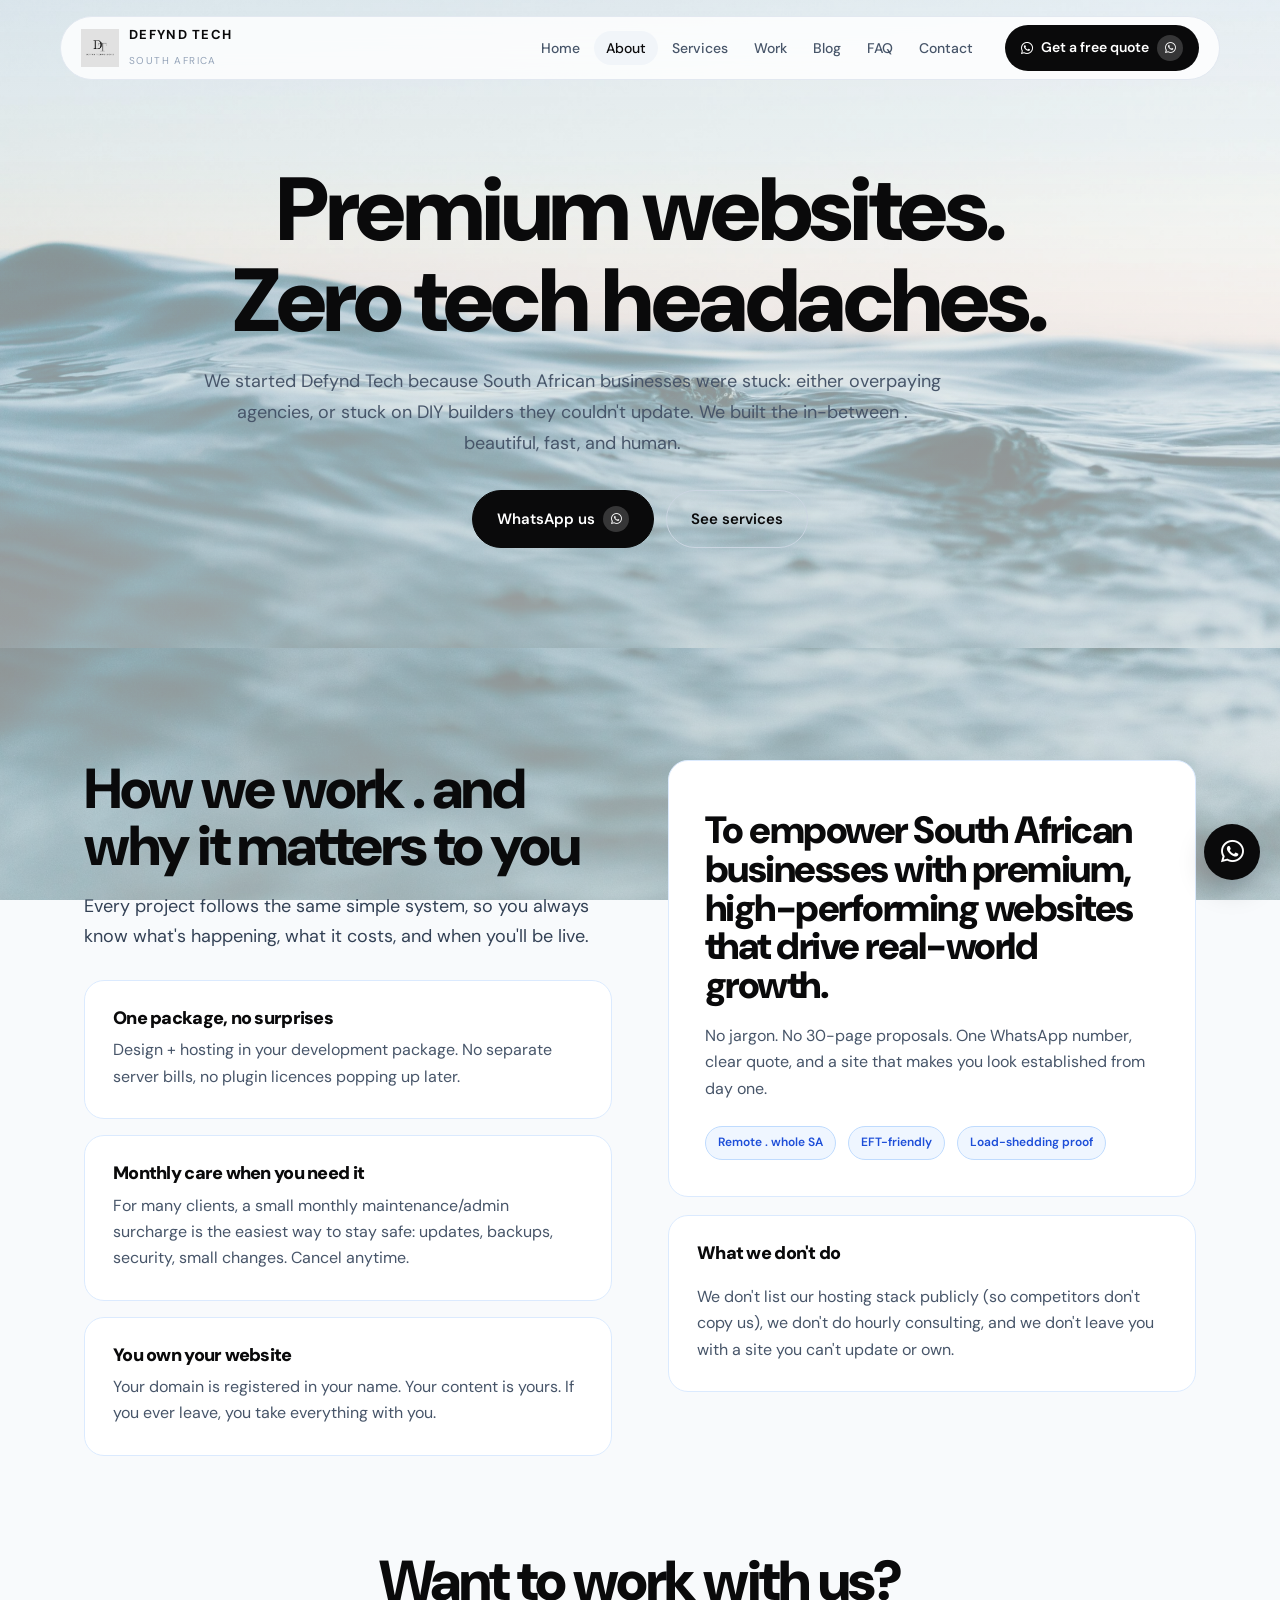
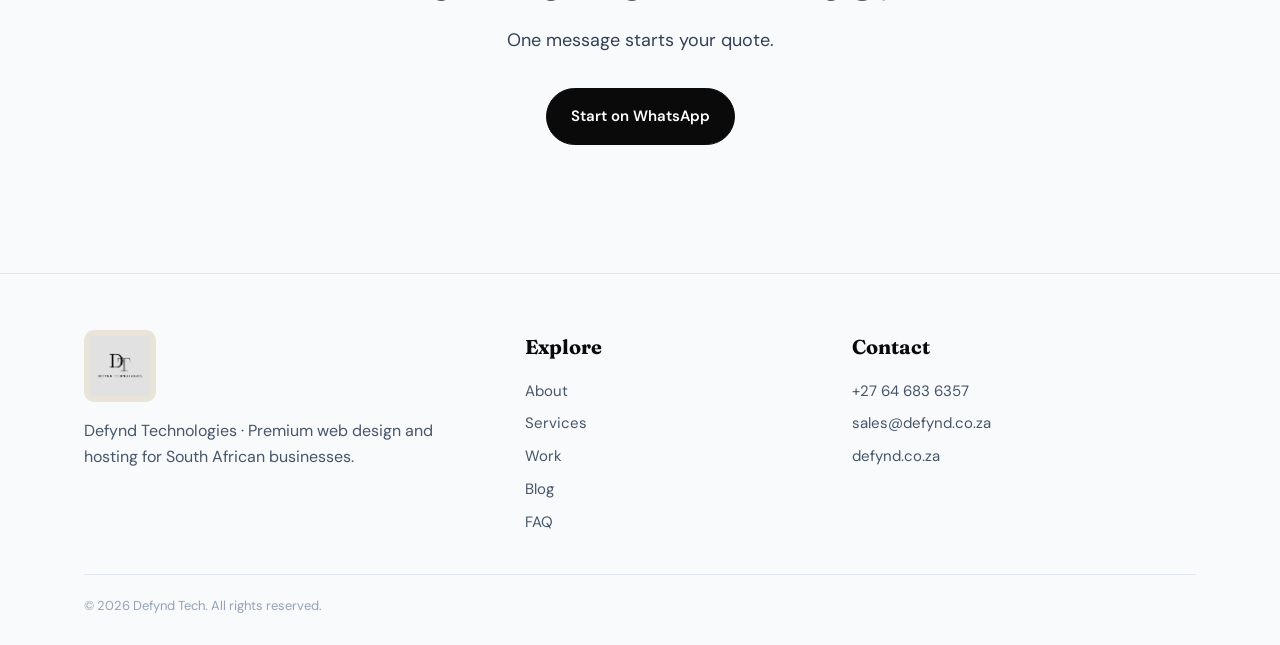
==== about.html @ ca89e7a9 "Defynd Tech v2 clean" ====
<!DOCTYPE html>
<html lang="en"><head>
<meta charset="UTF-8"><meta name="viewport" content="width=device-width, initial-scale=1.0">
<title>About Defynd Tech | Website Design & Hosting South Africa</title>
<meta name="description" content="About Defynd Tech (Defynd Technologies) .  premium website design and hosting for South African businesses. Speed, simplicity, WhatsApp-first support.">
<link rel="icon" href="assets/defynd-tech-logo.png"><link href="https://cdnjs.cloudflare.com/ajax/libs/font-awesome/6.4.0/css/all.min.css" rel="stylesheet"><link href="css/styles.css" rel="stylesheet">
</head><body class="sky-permanent">
<nav class="navbar"><div class="nav-container"><a class="nav-logo-link" href="index.html"><img class="nav-logo" src="assets/defynd-tech-logo.png" alt="Defynd Tech"><span class="nav-word"><b>Defynd Tech</b><span>South Africa</span></span></a><div class="nav-desktop"><ul class="nav-links"><li><a href="index.html">Home</a></li><li><a class="active" href="about.html">About</a></li><li><a href="services.html">Services</a></li><li><a href="portfolio.html">Work</a></li><li><a href="blog.html">Blog</a></li><li><a href="faq.html">FAQ</a></li><li><a href="contact.html">Contact</a></li></ul></div><a class="nav-whatsapp-btn" href="https://wa.me/27646836357" target="_blank" rel="noopener"><i class="fab fa-whatsapp"></i> Get a free quote <span class="icon-circle"><i class="fab fa-whatsapp"></i></span></a><button class="menu-toggle" aria-label="Menu"><i class="fas fa-bars"></i></button></div></nav>
<div class="sky-world" aria-hidden="true"><img src="assets/sky-ocean.jpg" alt=""></div>
<div class="mobile-overlay"><ul class="nav-links"><li><a href="index.html">Home</a></li><li><a href="about.html">About</a></li><li><a href="services.html">Services</a></li><li><a href="portfolio.html">Work</a></li><li><a href="blog.html">Blog</a></li><li><a href="faq.html">FAQ</a></li><li><a href="contact.html">Contact</a></li></ul></div>

<header class="hero" style="min-height:72vh"><div class="hero-sky" id="heroSky"><img src="assets/sky-ocean.jpg" alt=""></div><div class="container"><div class="reveal"><h1 style="margin-top:20px">Premium websites. <span class="accent">Zero tech headaches.</span></h1><p class="lede" style="margin-top:20px">We started Defynd Tech because South African businesses were stuck: either overpaying agencies, or stuck on DIY builders they couldn't update. We built the in-between .  beautiful, fast, and human.</p><div class="hero-ctas"><a class="btn" href="https://wa.me/27646836357" target="_blank" rel="noopener">WhatsApp us <span class="icon-circle"><i class="fab fa-whatsapp"></i></span></a><a class="btn btn-outline" href="services.html">See services</a></div></div></div></header>

<section class="section"><div class="container"><div class="two-col">
<div class="reveal"><h2>How we work .  and why it matters to you</h2><p class="lede" style="margin-top:16px">Every project follows the same simple system, so you always know what's happening, what it costs, and when you'll be live.</p><div style="display:grid;gap:16px;margin-top:28px">
<div class="card-outer"><div class="card-inner"><h3 style="font-family:var(--display);font-size:18px">One package, no surprises</h3><p>Design + hosting in your development package. No separate server bills, no plugin licences popping up later.</p></div></div>
<div class="card-outer"><div class="card-inner"><h3 style="font-family:var(--display);font-size:18px">Monthly care when you need it</h3><p>For many clients, a small monthly maintenance/admin surcharge is the easiest way to stay safe: updates, backups, security, small changes. Cancel anytime.</p></div></div>
<div class="card-outer"><div class="card-inner"><h3 style="font-family:var(--display);font-size:18px">You own your website</h3><p>Your domain is registered in your name. Your content is yours. If you ever leave, you take everything with you.</p></div></div>
</div></div>
<div class="reveal"><div class="card-outer"><div class="card-inner" style="padding:36px"><h2 style="margin-top:14px;font-size:38px">To empower South African businesses with premium, high-performing websites that drive real-world growth.</h2><p class="muted" style="margin-top:18px">No jargon. No 30-page proposals. One WhatsApp number, clear quote, and a site that makes you look established from day one.</p><div style="display:flex;gap:12px;flex-wrap:wrap;margin-top:24px"><span class="tag">Remote .  whole SA</span><span class="tag">EFT-friendly</span><span class="tag">Load-shedding proof</span></div></div></div>
<div class="card-outer" style="margin-top:18px"><div class="card-inner"><h3 style="font-family:var(--display);font-size:18px;margin-bottom:12px">What we don't do</h3><p>We don't list our hosting stack publicly (so competitors don't copy us), we don't do hourly consulting, and we don't leave you with a site you can't update or own.</p></div></div>
</div></div></div></section>

<section class="section" style="padding-top:0"><div class="container"><div class="center reveal"><h2>Want to work with us?</h2><p class="lede">One message starts your quote.</p><div class="hero-ctas" style="justify-content:center"><a class="btn" href="https://wa.me/27646836357?text=Hi%20Defynd%20Tech%2C%20I%27d%20like%20a%20free%20quote" target="_blank" rel="noopener">Start on WhatsApp</a></div></div></div></section>

<footer class="footer"><div class="container"><div class="footer-grid"><div><img src="assets/defynd-tech-logo.png" alt="Defynd Tech logo" style="height:72px;background:#e9e4d8;border-radius:10px;padding:6px"><p class="muted" style="margin-top:16px;max-width:360px">Defynd Technologies · Premium web design and hosting for South African businesses.</p></div><div><h4 style="font-family:var(--serif);font-size:20px;margin-bottom:16px">Explore</h4><div class="footer-links"><a href="about.html">About</a><a href="services.html">Services</a><a href="portfolio.html">Work</a><a href="blog.html">Blog</a><a href="faq.html">FAQ</a></div></div><div><h4 style="font-family:var(--serif);font-size:20px;margin-bottom:16px">Contact</h4><div class="footer-links"><a href="tel:+27646836357">+27 64 683 6357</a><a href="mailto:sales@defynd.co.za">sales@defynd.co.za</a><a href="https://defynd.co.za">defynd.co.za</a></div></div></div><div class="footer-bottom"><p>© <span id="year">2026</span> Defynd Tech. All rights reserved.</p></div></div></footer>
<a class="floating-whatsapp" href="https://wa.me/27646836357" target="_blank" rel="noopener"><i class="fab fa-whatsapp"></i></a><script src="js/main.js"></script></body></html>
---- css/styles.css ----
/* Defynd Tech v3 — Light Exaggerated Minimalism
   Reading this as: agency landing for SA business owners, with a light premium language, leaning toward native CSS + Exaggerated Minimalism + DM Sans/Satoshi stack.
   Logo match: DT serif is black on light grey. Surface is #f8fafc (logo grey). No gold, no warm beige.
   Fonts: Satoshi (via fontshare fallback DM Sans) + DM Sans. No Inter. */
@import url('https://fonts.googleapis.com/css2?family=DM+Sans:opsz,wght@9..40,400;9..40,500;9..40,700;9..40,900&family=Fraunces:opsz,wght@9..144,600&display=swap');

:root{
  --bg:#f8fafc;
  --surface:#ffffff;
  --surface-2:#f1f5f9;
  --ink:#0a0a0b;
  --ink-2:#1e293b;
  --muted:#475569;
  --faint:#94a3b8;
  --accent:#3b82f6;
  --accent-ink:#1d4ed8;
  --line:#e2e8f0;
  --line-strong:#cbd5e1;
  --sans:'DM Sans','Satoshi',system-ui,sans-serif;
  --serif:'Fraunces',Georgia,serif;
  --ease:cubic-bezier(.22,1,.36,1);
  --nav-h:68px;
  --r-lg:20px;
  --r-md:14px;
}
*{margin:0;padding:0;box-sizing:border-box}
html{scroll-behavior:smooth}
body{font-family:var(--sans);background:var(--bg);color:var(--ink-2);line-height:1.65;font-size:16px;overflow-x:hidden;-webkit-font-smoothing:antialiased}
a{color:inherit;text-decoration:none}
img{max-width:100%;display:block}
button{font-family:inherit;cursor:pointer}
.container{max-width:1160px;margin:0 auto;padding:0 24px}
.section{padding:112px 0 96px}
h1,h2,h3{font-family:var(--sans);font-weight:900;line-height:1.02;letter-spacing:-.04em;color:var(--ink)}
h1{font-size:clamp(56px,7vw,92px)}
h2{font-size:clamp(36px,4.4vw,58px)}
h3{font-size:22px}
.lede{font-size:18px;line-height:1.7;color:var(--muted);max-width:62ch}
.muted{color:var(--muted)}
.center{text-align:center}
.center .lede{margin:16px auto 0}
.serif{font-family:var(--serif)}

/* Nav — floating glass pill on light */
.navbar{position:fixed;top:16px;left:16px;right:16px;height:64px;z-index:100}
.nav-container{max-width:1160px;height:100%;margin:0 auto;padding:0 20px;display:flex;align-items:center;gap:20px;background:rgba(255,255,255,.82);backdrop-filter:blur(16px);border:1px solid var(--line);border-radius:999px}
.nav-logo-link{display:flex;align-items:center;gap:10px;flex-shrink:0}
.nav-logo{height:38px;width:auto}
.nav-word b{display:block;font-family:var(--sans);font-size:13px;letter-spacing:.1em;text-transform:uppercase;color:var(--ink)}
.nav-word span{font-size:10px;letter-spacing:.14em;text-transform:uppercase;color:var(--faint)}
.nav-desktop{margin-left:auto}
.nav-links{list-style:none;display:flex;gap:2px}
.nav-links a{padding:8px 12px;border-radius:999px;font-size:14px;color:var(--muted);font-weight:500}
.nav-links a:hover,.nav-links a.active{background:var(--surface-2);color:var(--ink)}
.nav-whatsapp-btn{display:inline-flex;align-items:center;gap:8px;background:var(--ink);color:#fff;font-weight:600;font-size:14px;padding:10px 16px;border-radius:999px;white-space:nowrap;cursor:pointer}
.nav-whatsapp-btn:hover{background:#1e293b}
.menu-toggle{display:none;background:none;border:1px solid var(--line);color:var(--ink);border-radius:10px;width:42px;height:42px}
.mobile-overlay{position:fixed;inset:0;background:var(--bg);z-index:99;padding:96px 24px 24px;transform:translateY(-100%);transition:transform .4s var(--ease)}
.mobile-overlay.open{transform:translateY(0)}
.mobile-overlay .nav-links{flex-direction:column}
.mobile-overlay .nav-links a{font-family:var(--sans);font-size:30px;padding:10px 0;border-bottom:1px solid var(--line)}

/* Buttons */
.btn{display:inline-flex;align-items:center;justify-content:center;gap:8px;background:var(--ink);color:#fff;border:1px solid var(--ink);padding:15px 24px;border-radius:999px;font-weight:600;font-size:15px;white-space:nowrap;cursor:pointer;transition:.22s var(--ease)}
.btn:hover{background:#1e293b;transform:translateY(-1px)}
.btn:active{transform:translateY(0) scale(.98)}
.btn-accent{background:var(--accent);border-color:var(--accent);color:#fff}
.btn-accent:hover{background:var(--accent-ink)}
.btn-outline{background:transparent;color:var(--ink);border-color:var(--line-strong)}
.btn-outline:hover{background:#fff;border-color:var(--ink)}
.btn .icon-circle,.nav-whatsapp-btn .icon-circle{width:26px;height:26px;border-radius:50%;background:rgba(255,255,255,.18);display:grid;place-items:center;font-size:12px}
.btn-outline .icon-circle{background:var(--surface-2)}

/* Hero — expanding sky (pill -> background) + cinematic center */
.hero{min-height:100svh;display:flex;align-items:center;padding:calc(var(--nav-h) + 24px) 0 48px;background:var(--bg);position:relative;overflow:hidden;text-align:center}
.hero-sky{position:absolute;inset:0;z-index:0;overflow:hidden;will-change:transform,opacity;opacity:0}
.hero-sky img{width:100%;height:118%;object-fit:cover;transform:scale(.18);transform-origin:center 58%;will-change:transform;transition:transform .25s var(--ease)}
.hero-sky::after{content:"";position:absolute;inset:0;background:linear-gradient(180deg,rgba(248,250,252,.45),rgba(248,250,252,.68));pointer-events:none}
.hero-content{position:relative;z-index:1;width:100%}
.hero h1{max-width:880px;margin:0 auto;color:var(--ink);text-wrap:balance}
.hero h1 .sky-dot{display:inline-block;width:.28em;height:.28em;border-radius:50%;background:var(--accent);margin:0 2px;vertical-align:middle}
.sky-pill-wrap{position:relative;display:inline-block}
.sky-pill-bg{position:absolute;left:50%;top:50%;width:0;height:0;border-radius:999px;overflow:hidden;transform:translate(-50%,-50%);pointer-events:none;z-index:-1;background-size:cover;background-position:center;background-image:url('assets/sky-ocean.jpg')}
.hero-copy{max-width:560px;margin:16px auto 0;color:var(--ink-2);font-size:17px;line-height:1.7;text-wrap:balance}
.hero-ctas{display:flex;gap:12px;flex-wrap:wrap;justify-content:center;margin-top:32px}
.hero-proof{display:flex;flex-wrap:wrap;gap:8px;justify-content:center;margin-top:26px}
.hero-proof span{border:1px solid rgba(255,255,255,.6);border-radius:999px;padding:7px 12px;font-size:13px;color:var(--ink-2);background:rgba(255,255,255,.75);backdrop-filter:blur(8px)}
.inline-img{display:inline-block;width:.9em;height:.62em;border-radius:999px;object-fit:cover;vertical-align:middle;margin:0 4px;border:1px solid #fff;cursor:pointer;transition:.35s var(--ease)}
.inline-img:hover{transform:scale(1.06)}

/* Bento — gapless, grid-flow dense, 5 intentional cells */
.bento-grid{display:grid;grid-template-columns:repeat(12,1fr);gap:16px;grid-auto-flow:dense}
.span-4{grid-column:span 4}.span-6{grid-column:span 6}.span-7{grid-column:span 7}.span-5{grid-column:span 5}.span-8{grid-column:span 8}.span-12{grid-column:span 12}
.card-outer{background:var(--surface);border:1px solid var(--line);border-radius:var(--r-lg);height:100%;overflow:hidden;transition:.3s var(--ease);cursor:pointer}
.card-outer:hover{border-color:var(--line-strong);transform:translateY(-2px);box-shadow:0 12px 32px rgba(2,6,23,.06)}
.card-inner{padding:28px;height:100%;display:flex;flex-direction:column}
.card-inner p{color:var(--muted);margin-top:10px}
.card-icon{width:44px;height:44px;border-radius:50%;border:1px solid var(--line);display:grid;place-items:center;color:var(--ink);font-size:18px;margin-bottom:18px;background:var(--surface-2)}
.tag{display:inline-block;border:1px solid var(--line);border-radius:999px;padding:6px 12px;font-size:12px;font-weight:600;color:var(--muted)}
.img-cell img{width:100%;height:100%;object-fit:cover;min-height:260px;filter:contrast(1.05)}

/* Process */
.process{display:grid;grid-template-columns:repeat(4,1fr);gap:20px;margin-top:48px}
.step{border-top:1px solid var(--line-strong);padding-top:20px}
.step h3{font-size:17px;margin-bottom:6px}
.step p{color:var(--muted);font-size:14px}
.two-col{display:grid;grid-template-columns:1fr 1fr;gap:56px;align-items:start}
.plain-list{list-style:none;display:grid}
.plain-list li{padding:18px 0;border-bottom:1px solid var(--line)}
.plain-list li:first-child{padding-top:0}
.plain-list strong{font-size:16px;color:var(--ink)}
.plain-list p{color:var(--muted);font-size:15px;margin-top:4px}

/* Portfolio */
.portfolio-grid{display:grid;grid-template-columns:repeat(2,1fr);gap:18px}
.portfolio-card{border:1px solid var(--line);border-radius:var(--r-lg);overflow:hidden;background:#fff;transition:.3s var(--ease);cursor:pointer}
.portfolio-card:hover{border-color:var(--line-strong);transform:translateY(-3px);box-shadow:0 16px 40px rgba(2,6,23,.08)}
.portfolio-card.featured{grid-column:span 2}
.portfolio-preview{height:300px;overflow:hidden}
.portfolio-card.featured .portfolio-preview{height:380px}
.portfolio-preview img{width:100%;height:100%;object-fit:cover;transition:transform .7s var(--ease)}
.portfolio-card:hover .portfolio-preview img{transform:scale(1.05)}
.portfolio-info{padding:24px}
.result{display:grid;grid-template-columns:repeat(3,1fr);gap:1px;background:var(--line);border:1px solid var(--line);border-radius:var(--r-md);overflow:hidden;margin:20px 0}
.result div{background:#fff;padding:14px}
.result small{color:var(--faint);text-transform:uppercase;letter-spacing:.08em;font-size:11px;font-weight:700}
.result b{display:block;font-size:15px;margin-top:2px;color:var(--ink)}

/* FAQ */
.faq-item{border:1px solid var(--line);border-radius:var(--r-md);background:#fff;margin-bottom:10px}
.faq-item button{width:100%;text-align:left;background:none;border:none;color:var(--ink);padding:18px 20px;font-size:16px;font-weight:600;display:flex;justify-content:space-between;gap:16px;align-items:center;font-family:var(--sans);cursor:pointer}
.faq-item button span{color:var(--muted);font-size:20px}
.faq-body{padding:0 20px 18px;color:var(--muted);display:none}
.faq-item.open .faq-body{display:block}

/* Forms */
.form-control{width:100%;background:#fff;border:1px solid var(--line);color:var(--ink);border-radius:var(--r-md);padding:13px 14px;font-size:15px;outline:none}
.form-control:focus{border-color:var(--accent)}
.form-control::placeholder{color:var(--faint)}
label{font-size:13px;font-weight:600;color:var(--ink-2);display:block;margin-bottom:6px}
.form-note{font-size:13px;color:var(--faint)}
.success{display:none;background:#eff6ff;border:1px solid #bfdbfe;color:#1e3a8a;border-radius:var(--r-md);padding:14px;margin-top:12px}

/* Blog */
.blog-card{border:1px solid var(--line);border-radius:var(--r-lg);padding:26px;background:#fff;cursor:pointer;transition:.25s}
.blog-card:hover{border-color:var(--line-strong);transform:translateY(-2px)}
.blog-card time{color:var(--muted);font-size:12px;font-weight:700;letter-spacing:.08em;text-transform:uppercase}
.article{max-width:720px;margin:0 auto}
.article p{color:var(--muted);margin:16px 0;font-size:17px;line-height:1.75}
.article h2{margin:36px 0 8px}
.article li{color:var(--muted);margin:8px 0 8px 18px}
.callout{border-left:3px solid var(--accent);background:#eff6ff;padding:20px 22px;border-radius:0 var(--r-md) var(--r-md) 0;color:var(--ink)}

/* Footer — Action */
/* Fixed sky world — homepage: scroll pop then lock. Subpages: permanent background. */
.sky-world{position:fixed;inset:0;z-index:-2;opacity:0;pointer-events:none;transition:opacity .6s var(--ease)}
.sky-world img{width:100%;height:100%;object-fit:cover;opacity:1;filter:contrast(1.12) brightness(.96)}
.sky-world::after{content:"";position:absolute;inset:0;background:linear-gradient(180deg,rgba(248,250,252,.34),rgba(248,250,252,.52),rgba(248,250,252,.64))}
body.sky-locked .sky-world{opacity:1}
body.sky-locked .hero-sky{display:none}
body.sky-permanent .sky-world{opacity:1}
body.sky-permanent .hero-sky{display:block;opacity:1}
body.sky-permanent .hero-sky::after{background:linear-gradient(180deg,rgba(248,250,252,.50),rgba(248,250,252,.62))}
.hero-sky img{filter:contrast(1.12) brightness(.96)}
.hero-sky::after{background:linear-gradient(180deg,rgba(248,250,252,.32),rgba(248,250,252,.52),rgba(248,250,252,.62))}
.scrub-word{display:inline-block;opacity:1;transform:translateY(8px);transition:opacity .2s,transform .2s}
.section.scrub,.section .scrub{opacity:0;transform:translateY(8px)}
.section.in .scrub{opacity:1;transform:translateY(0)}
/* Theme the rest of the site lightly with sky-blue washes (no bland white) */
.section h2{color:var(--ink)}
.section .lede{color:#334155}
.card-outer{background:#fff;border-color:#dbeafe}
.card-outer:hover{border-color:#93c5fd;box-shadow:0 16px 40px rgba(37,99,235,.08)}
.card-icon{background:#eff6ff;border-color:#bfdbfe;color:var(--accent)}
.card-inner p{color:#475569}
.tag{background:#eff6ff;border-color:#bfdbfe;color:var(--accent-ink)}
.portfolio-card{background:#fff}
.portfolio-card:hover{border-color:#93c5fd}
.result div{background:#f0f9ff}
.faq-item{background:#fff;border-color:#dbeafe}
.faq-item.open{border-color:#93c5fd}
.faq-body{color:#475569}
.form-control{border-color:#dbeafe}
.form-control:focus{border-color:var(--accent)}
.blog-card{background:#fff;border-color:#dbeafe}
.blog-card:hover{border-color:#93c5fd}
.article p{color:#334155}
.process .step{border-color:#bfdbfe}
.plain-list li{border-color:#dbeafe}
.plain-list p{color:#475569}
.footer{background:#f8fafc;padding:56px 0 28px;margin-top:32px}
.footer-grid h4{color:var(--ink)}
.footer-links{color:#475569}
.footer-bottom{color:#94a3b8}
.hero-proof span{background:rgba(255,255,255,.9);border-color:#bfdbfe;color:var(--ink-2)}
.hero-copy{color:var(--ink-2);text-shadow:0 1px 0 #fff}
.footer{border-top:1px solid var(--line);background:#f8fafc;padding:56px 0 28px;margin-top:32px}
.footer-grid{display:grid;grid-template-columns:1.4fr 1fr 1.2fr;gap:40px}
.footer-links{display:grid;gap:8px;color:var(--muted);font-size:15px}
.footer-bottom{border-top:1px solid var(--line);margin-top:40px;padding-top:20px;display:flex;justify-content:space-between;gap:16px;flex-wrap:wrap;color:var(--faint);font-size:13px}
.floating-whatsapp{position:fixed;right:20px;bottom:20px;width:56px;height:56px;border-radius:50%;background:var(--ink);color:#fff;display:grid;place-items:center;font-size:26px;box-shadow:0 10px 28px rgba(2,6,23,.18);z-index:101;cursor:pointer}
.reveal{opacity:0;transform:translateY(14px);transition:opacity .6s var(--ease),transform .6s var(--ease)}
.reveal.visible{opacity:1;transform:none}

@media(max-width:900px){
  .hero-split,.two-col{grid-template-columns:1fr;gap:36px}
  .process{grid-template-columns:1fr 1fr}
  .span-4,.span-5,.span-6,.span-7,.span-8{grid-column:span 12}
  .portfolio-grid{grid-template-columns:1fr}
  .portfolio-card.featured{grid-column:span 1}
  .footer-grid{grid-template-columns:1fr;gap:28px}
  .nav-desktop,.nav-whatsapp-btn{display:none}
  .menu-toggle{display:grid;place-items:center;margin-left:auto}
  .section{padding:72px 0}
}
@media(max-width:560px){
  .process{grid-template-columns:1fr}
  .result{grid-template-columns:1fr}
  .portfolio-preview,.portfolio-card.featured .portfolio-preview{height:220px}
  h1{font-size:44px}
}
@media(prefers-reduced-motion:reduce){
  *,*::before,*::after{animation:none!important;transition:none!important}
  .reveal{opacity:1;transform:none}
}
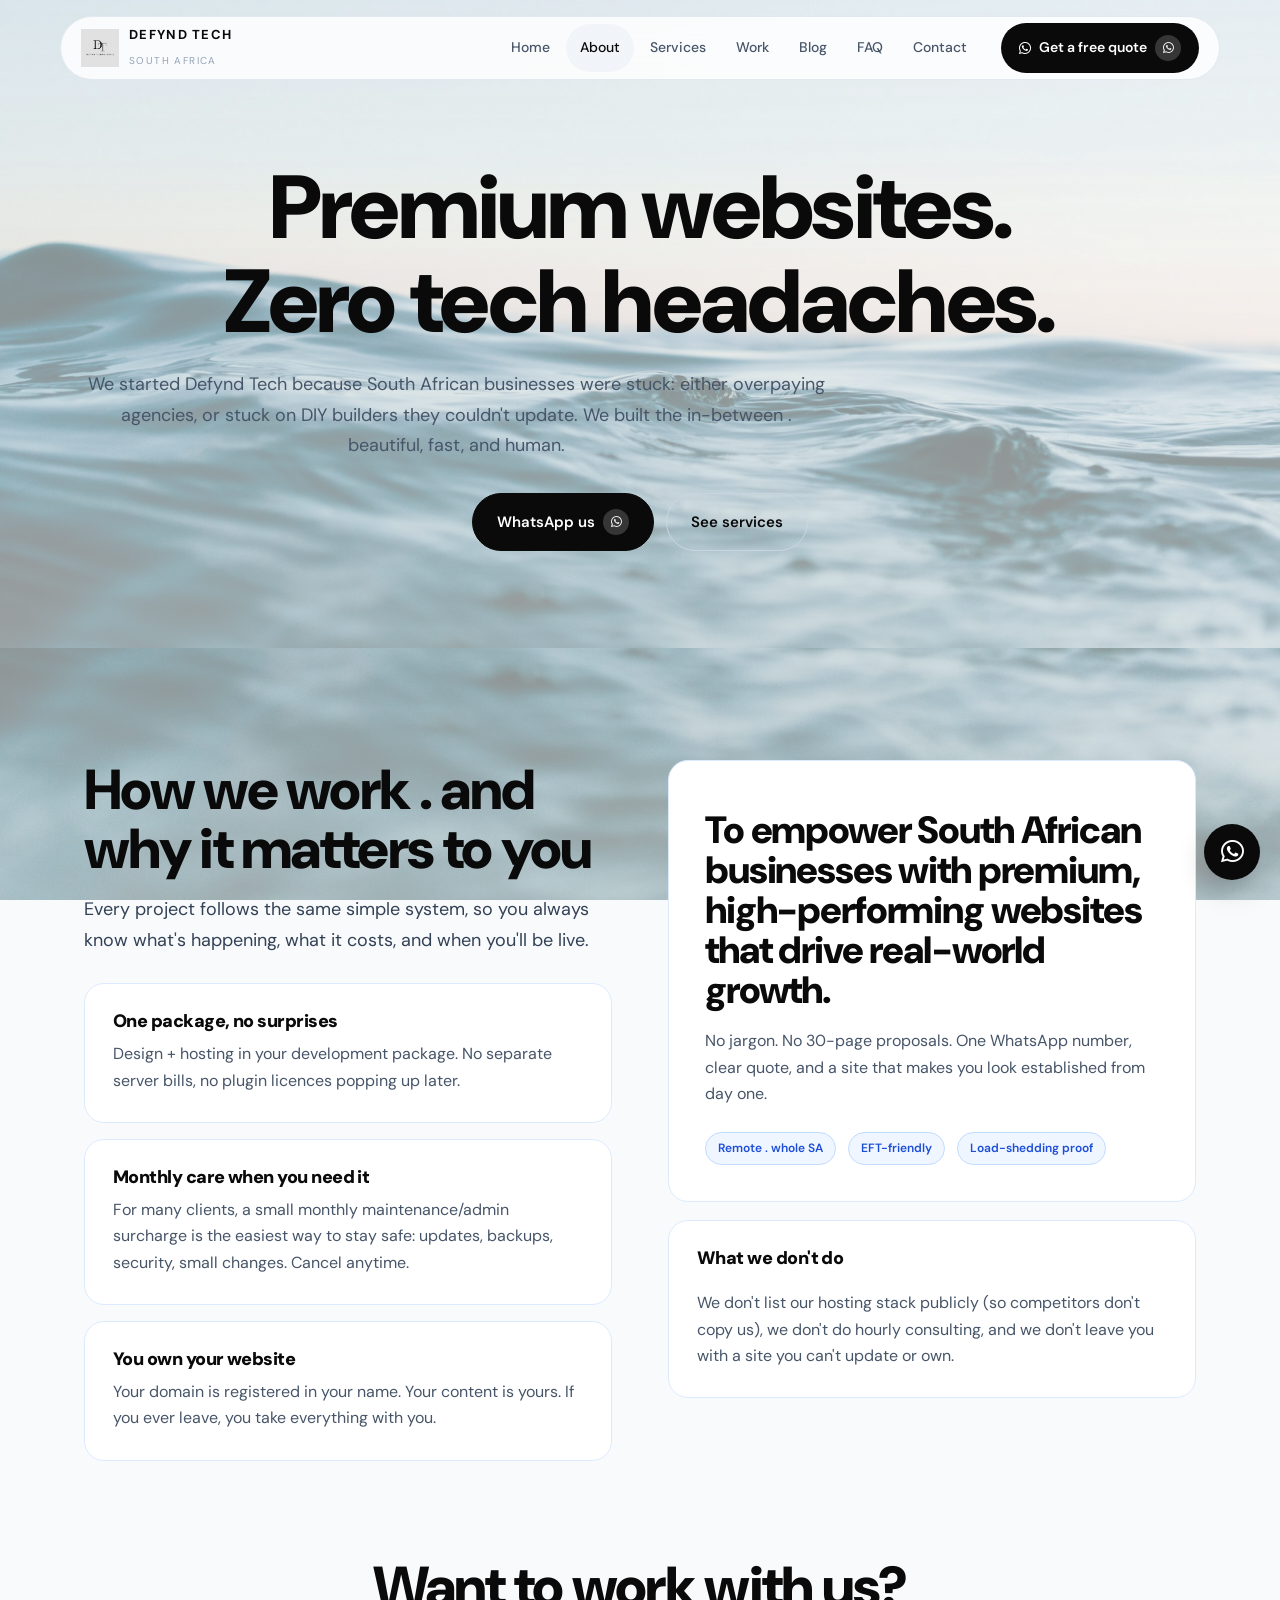
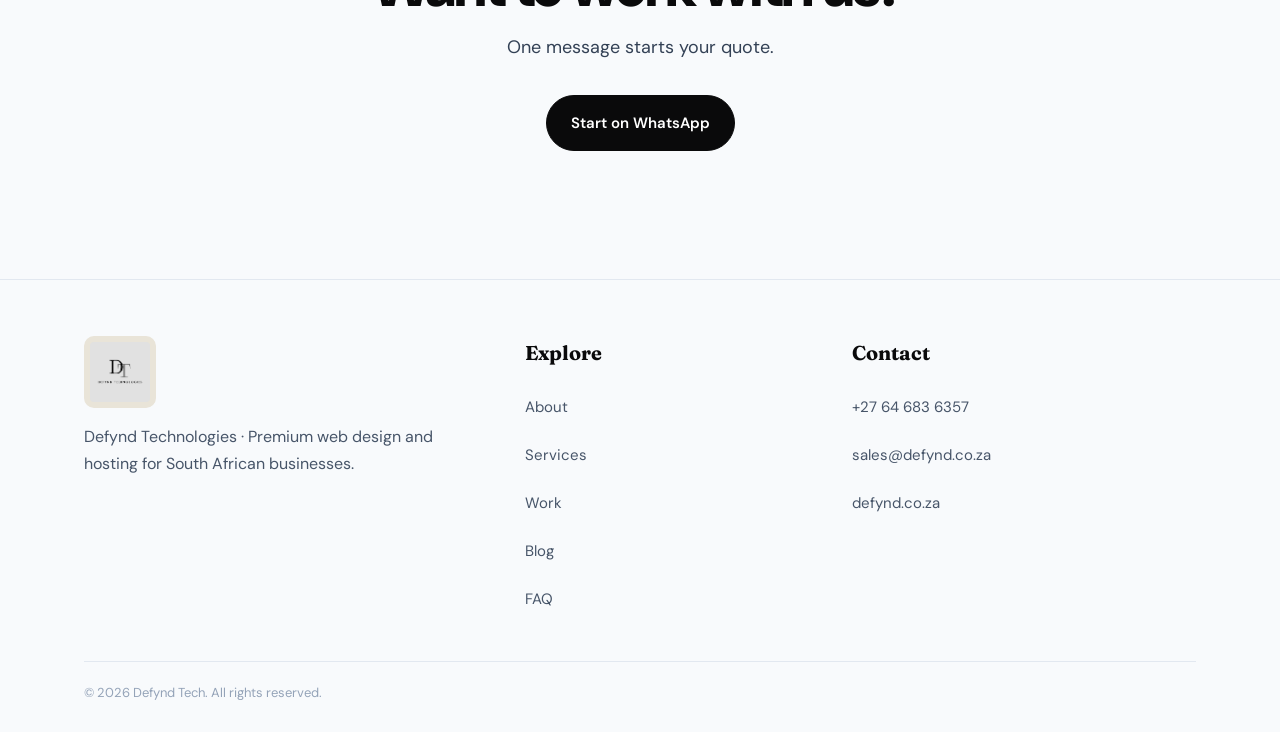
==== commit 6f68b14b: "Optimize site for mobile and responsive design - Fix h1/h2/lede fluid scaling so headings never over" ====
--- a/about.html
+++ b/about.html
@@ -6,10 +6,10 @@
 <link rel="icon" href="assets/defynd-tech-logo.png"><link href="https://cdnjs.cloudflare.com/ajax/libs/font-awesome/6.4.0/css/all.min.css" rel="stylesheet"><link href="css/styles.css" rel="stylesheet">
 </head><body class="sky-permanent">
 <nav class="navbar"><div class="nav-container"><a class="nav-logo-link" href="index.html"><img class="nav-logo" src="assets/defynd-tech-logo.png" alt="Defynd Tech"><span class="nav-word"><b>Defynd Tech</b><span>South Africa</span></span></a><div class="nav-desktop"><ul class="nav-links"><li><a href="index.html">Home</a></li><li><a class="active" href="about.html">About</a></li><li><a href="services.html">Services</a></li><li><a href="portfolio.html">Work</a></li><li><a href="blog.html">Blog</a></li><li><a href="faq.html">FAQ</a></li><li><a href="contact.html">Contact</a></li></ul></div><a class="nav-whatsapp-btn" href="https://wa.me/27646836357" target="_blank" rel="noopener"><i class="fab fa-whatsapp"></i> Get a free quote <span class="icon-circle"><i class="fab fa-whatsapp"></i></span></a><button class="menu-toggle" aria-label="Menu"><i class="fas fa-bars"></i></button></div></nav>
-<div class="sky-world" aria-hidden="true"><img src="assets/sky-ocean.jpg" alt=""></div>
+<div class="sky-world" aria-hidden="true"><img loading="lazy" decoding="async" src="assets/sky-ocean.jpg" alt=""></div>
 <div class="mobile-overlay"><ul class="nav-links"><li><a href="index.html">Home</a></li><li><a href="about.html">About</a></li><li><a href="services.html">Services</a></li><li><a href="portfolio.html">Work</a></li><li><a href="blog.html">Blog</a></li><li><a href="faq.html">FAQ</a></li><li><a href="contact.html">Contact</a></li></ul></div>
 
-<header class="hero" style="min-height:72vh"><div class="hero-sky" id="heroSky"><img src="assets/sky-ocean.jpg" alt=""></div><div class="container"><div class="reveal"><h1 style="margin-top:20px">Premium websites. <span class="accent">Zero tech headaches.</span></h1><p class="lede" style="margin-top:20px">We started Defynd Tech because South African businesses were stuck: either overpaying agencies, or stuck on DIY builders they couldn't update. We built the in-between .  beautiful, fast, and human.</p><div class="hero-ctas"><a class="btn" href="https://wa.me/27646836357" target="_blank" rel="noopener">WhatsApp us <span class="icon-circle"><i class="fab fa-whatsapp"></i></span></a><a class="btn btn-outline" href="services.html">See services</a></div></div></div></header>
+<header class="hero" style="min-height:72vh"><div class="hero-sky" id="heroSky"><img loading="lazy" decoding="async" src="assets/sky-ocean.jpg" alt=""></div><div class="container"><div class="reveal"><h1 style="margin-top:20px">Premium websites. <span class="accent">Zero tech headaches.</span></h1><p class="lede" style="margin-top:20px">We started Defynd Tech because South African businesses were stuck: either overpaying agencies, or stuck on DIY builders they couldn't update. We built the in-between .  beautiful, fast, and human.</p><div class="hero-ctas"><a class="btn" href="https://wa.me/27646836357" target="_blank" rel="noopener">WhatsApp us <span class="icon-circle"><i class="fab fa-whatsapp"></i></span></a><a class="btn btn-outline" href="services.html">See services</a></div></div></div></header>
 
 <section class="section"><div class="container"><div class="two-col">
 <div class="reveal"><h2>How we work .  and why it matters to you</h2><p class="lede" style="margin-top:16px">Every project follows the same simple system, so you always know what's happening, what it costs, and when you'll be live.</p><div style="display:grid;gap:16px;margin-top:28px">
--- a/css/styles.css
+++ b/css/styles.css
@@ -24,18 +24,19 @@
   --r-md:14px;
 }
 *{margin:0;padding:0;box-sizing:border-box}
-html{scroll-behavior:smooth}
-body{font-family:var(--sans);background:var(--bg);color:var(--ink-2);line-height:1.65;font-size:16px;overflow-x:hidden;-webkit-font-smoothing:antialiased}
-a{color:inherit;text-decoration:none}
-img{max-width:100%;display:block}
+html{scroll-behavior:smooth;overflow-x:hidden;overflow-x:clip;-webkit-text-size-adjust:100%;text-size-adjust:100%}
+body{font-family:var(--sans);background:var(--bg);color:var(--ink-2);line-height:1.65;font-size:16px;overflow-x:hidden;overflow-x:clip;-webkit-font-smoothing:antialiased}
+a{color:inherit;text-decoration:none;-webkit-tap-highlight-color:transparent}
+img,video,iframe{max-width:100%}
+img{height:auto;display:block}
 button{font-family:inherit;cursor:pointer}
-.container{max-width:1160px;margin:0 auto;padding:0 24px}
+.container{max-width:1160px;margin:0 auto;padding:0 24px;width:100%}
 .section{padding:112px 0 96px}
-h1,h2,h3{font-family:var(--sans);font-weight:900;line-height:1.02;letter-spacing:-.04em;color:var(--ink)}
-h1{font-size:clamp(56px,7vw,92px)}
-h2{font-size:clamp(36px,4.4vw,58px)}
-h3{font-size:22px}
-.lede{font-size:18px;line-height:1.7;color:var(--muted);max-width:62ch}
+h1,h2,h3{font-family:var(--sans);font-weight:900;line-height:1.05;letter-spacing:-.03em;color:var(--ink);overflow-wrap:break-word}
+h1{font-size:clamp(2.25rem,7vw,5.75rem)}
+h2{font-size:clamp(1.75rem,4.4vw,3.625rem)}
+h3{font-size:1.375rem}
+.lede{font-size:clamp(1rem,2vw,1.125rem);line-height:1.7;color:var(--muted);max-width:62ch}
 .muted{color:var(--muted)}
 .center{text-align:center}
 .center .lede{margin:16px auto 0}
@@ -50,18 +51,18 @@
 .nav-word span{font-size:10px;letter-spacing:.14em;text-transform:uppercase;color:var(--faint)}
 .nav-desktop{margin-left:auto}
 .nav-links{list-style:none;display:flex;gap:2px}
-.nav-links a{padding:8px 12px;border-radius:999px;font-size:14px;color:var(--muted);font-weight:500}
+.nav-links a{padding:12px 14px;border-radius:999px;font-size:14px;color:var(--muted);font-weight:500;display:flex;align-items:center;min-height:48px;min-width:48px;justify-content:center}
 .nav-links a:hover,.nav-links a.active{background:var(--surface-2);color:var(--ink)}
-.nav-whatsapp-btn{display:inline-flex;align-items:center;gap:8px;background:var(--ink);color:#fff;font-weight:600;font-size:14px;padding:10px 16px;border-radius:999px;white-space:nowrap;cursor:pointer}
+.nav-whatsapp-btn{display:inline-flex;align-items:center;gap:8px;background:var(--ink);color:#fff;font-weight:600;font-size:14px;padding:12px 18px;border-radius:999px;white-space:nowrap;cursor:pointer;min-height:48px}
 .nav-whatsapp-btn:hover{background:#1e293b}
-.menu-toggle{display:none;background:none;border:1px solid var(--line);color:var(--ink);border-radius:10px;width:42px;height:42px}
-.mobile-overlay{position:fixed;inset:0;background:var(--bg);z-index:99;padding:96px 24px 24px;transform:translateY(-100%);transition:transform .4s var(--ease)}
+.menu-toggle{display:none;background:none;border:1px solid var(--line);color:var(--ink);border-radius:10px;width:48px;height:48px;min-width:48px;min-height:48px}
+.mobile-overlay{position:fixed;inset:0;background:var(--bg);z-index:99;padding:96px 24px 24px;transform:translateY(-100%);transition:transform .4s var(--ease);overflow-y:auto}
 .mobile-overlay.open{transform:translateY(0)}
-.mobile-overlay .nav-links{flex-direction:column}
-.mobile-overlay .nav-links a{font-family:var(--sans);font-size:30px;padding:10px 0;border-bottom:1px solid var(--line)}
+.mobile-overlay .nav-links{flex-direction:column;gap:4px}
+.mobile-overlay .nav-links a{font-family:var(--sans);font-size:1.5rem;padding:16px 0;border-bottom:1px solid var(--line);min-height:56px;justify-content:flex-start}
 
 /* Buttons */
-.btn{display:inline-flex;align-items:center;justify-content:center;gap:8px;background:var(--ink);color:#fff;border:1px solid var(--ink);padding:15px 24px;border-radius:999px;font-weight:600;font-size:15px;white-space:nowrap;cursor:pointer;transition:.22s var(--ease)}
+.btn{display:inline-flex;align-items:center;justify-content:center;gap:8px;background:var(--ink);color:#fff;border:1px solid var(--ink);padding:15px 24px;border-radius:999px;font-weight:600;font-size:15px;white-space:nowrap;cursor:pointer;transition:.22s var(--ease);min-height:48px;min-width:48px;text-align:center}
 .btn:hover{background:#1e293b;transform:translateY(-1px)}
 .btn:active{transform:translateY(0) scale(.98)}
 .btn-accent{background:var(--accent);border-color:var(--accent);color:#fff}
@@ -97,6 +98,7 @@
 .card-inner p{color:var(--muted);margin-top:10px}
 .card-icon{width:44px;height:44px;border-radius:50%;border:1px solid var(--line);display:grid;place-items:center;color:var(--ink);font-size:18px;margin-bottom:18px;background:var(--surface-2)}
 .tag{display:inline-block;border:1px solid var(--line);border-radius:999px;padding:6px 12px;font-size:12px;font-weight:600;color:var(--muted)}
+.img-cell{min-height:260px;aspect-ratio:4/3;background:var(--surface-2)}
 .img-cell img{width:100%;height:100%;object-fit:cover;min-height:260px;filter:contrast(1.05)}
 
 /* Process */
@@ -116,8 +118,8 @@
 .portfolio-card{border:1px solid var(--line);border-radius:var(--r-lg);overflow:hidden;background:#fff;transition:.3s var(--ease);cursor:pointer}
 .portfolio-card:hover{border-color:var(--line-strong);transform:translateY(-3px);box-shadow:0 16px 40px rgba(2,6,23,.08)}
 .portfolio-card.featured{grid-column:span 2}
-.portfolio-preview{height:300px;overflow:hidden}
-.portfolio-card.featured .portfolio-preview{height:380px}
+.portfolio-preview{height:300px;overflow:hidden;background:var(--surface-2);aspect-ratio:16/10}
+.portfolio-card.featured .portfolio-preview{height:380px;aspect-ratio:auto}
 .portfolio-preview img{width:100%;height:100%;object-fit:cover;transition:transform .7s var(--ease)}
 .portfolio-card:hover .portfolio-preview img{transform:scale(1.05)}
 .portfolio-info{padding:24px}
@@ -128,13 +130,13 @@
 
 /* FAQ */
 .faq-item{border:1px solid var(--line);border-radius:var(--r-md);background:#fff;margin-bottom:10px}
-.faq-item button{width:100%;text-align:left;background:none;border:none;color:var(--ink);padding:18px 20px;font-size:16px;font-weight:600;display:flex;justify-content:space-between;gap:16px;align-items:center;font-family:var(--sans);cursor:pointer}
+.faq-item button{width:100%;text-align:left;background:none;border:none;color:var(--ink);padding:18px 20px;font-size:16px;font-weight:600;display:flex;justify-content:space-between;gap:16px;align-items:center;font-family:var(--sans);cursor:pointer;min-height:56px}
 .faq-item button span{color:var(--muted);font-size:20px}
 .faq-body{padding:0 20px 18px;color:var(--muted);display:none}
 .faq-item.open .faq-body{display:block}
 
 /* Forms */
-.form-control{width:100%;background:#fff;border:1px solid var(--line);color:var(--ink);border-radius:var(--r-md);padding:13px 14px;font-size:15px;outline:none}
+.form-control{width:100%;background:#fff;border:1px solid var(--line);color:var(--ink);border-radius:var(--r-md);padding:14px 14px;font-size:16px;outline:none;min-height:48px}
 .form-control:focus{border-color:var(--accent)}
 .form-control::placeholder{color:var(--faint)}
 label{font-size:13px;font-weight:600;color:var(--ink-2);display:block;margin-bottom:6px}
@@ -196,7 +198,8 @@
 .hero-copy{color:var(--ink-2);text-shadow:0 1px 0 #fff}
 .footer{border-top:1px solid var(--line);background:#f8fafc;padding:56px 0 28px;margin-top:32px}
 .footer-grid{display:grid;grid-template-columns:1.4fr 1fr 1.2fr;gap:40px}
-.footer-links{display:grid;gap:8px;color:var(--muted);font-size:15px}
+.footer-links{display:grid;gap:4px;color:var(--muted);font-size:15px}
+.footer-links a,.footer-links span{display:flex;align-items:center;min-height:44px;padding:6px 0}
 .footer-bottom{border-top:1px solid var(--line);margin-top:40px;padding-top:20px;display:flex;justify-content:space-between;gap:16px;flex-wrap:wrap;color:var(--faint);font-size:13px}
 .floating-whatsapp{position:fixed;right:20px;bottom:20px;width:56px;height:56px;border-radius:50%;background:var(--ink);color:#fff;display:grid;place-items:center;font-size:26px;box-shadow:0 10px 28px rgba(2,6,23,.18);z-index:101;cursor:pointer}
 .reveal{opacity:0;transform:translateY(14px);transition:opacity .6s var(--ease),transform .6s var(--ease)}
@@ -213,11 +216,45 @@
   .menu-toggle{display:grid;place-items:center;margin-left:auto}
   .section{padding:72px 0}
 }
+@media(max-width:768px){
+  .hero{min-height:100svh;padding:calc(var(--nav-h) + 16px) 0 32px}
+  .hero-ctas .btn{width:100%;justify-content:center}
+  .hero-proof span{font-size:12px;padding:8px 12px}
+  .card-inner{padding:22px}
+  .portfolio-info{padding:20px}
+  .blog-card{padding:22px}
+  .article p{font-size:16px;line-height:1.75}
+  .navbar{top:12px;left:12px;right:12px}
+  .nav-container{padding:0 14px;gap:12px}
+  .nav-logo{height:34px}
+  .floating-whatsapp{width:52px;height:52px;right:16px;bottom:16px;bottom:calc(16px + env(safe-area-inset-bottom))}
+}
 @media(max-width:560px){
   .process{grid-template-columns:1fr}
   .result{grid-template-columns:1fr}
   .portfolio-preview,.portfolio-card.featured .portfolio-preview{height:220px}
-  h1{font-size:44px}
+  h1{font-size:clamp(2rem,11vw,2.75rem);line-height:1.08;letter-spacing:-.02em}
+  h2{font-size:clamp(1.5rem,7vw,2rem)}
+  .lede{font-size:1rem;line-height:1.65}
+  .section{padding:56px 0}
+  .container{padding:0 16px}
+  .hero-copy{font-size:16px}
+  .bento-grid{gap:12px}
+  .card-inner{padding:20px}
+  .card-icon{width:40px;height:40px;margin-bottom:14px}
+  .faq-item button{padding:16px;font-size:16px}
+  .faq-body{padding:0 16px 16px}
+  .portfolio-info{padding:18px}
+  .result div{padding:12px}
+  .footer{padding:40px 0 20px}
+  .footer-bottom{margin-top:24px;padding-top:16px}
+  .mobile-overlay{padding:88px 16px 24px}
+  .two-col{gap:28px}
+}
+@media(max-width:414px){
+  .hero-ctas{gap:10px;margin-top:24px}
+  .btn{padding:15px 20px;font-size:15px}
+  .nav-word b{font-size:12px}
 }
 @media(prefers-reduced-motion:reduce){
   *,*::before,*::after{animation:none!important;transition:none!important}
